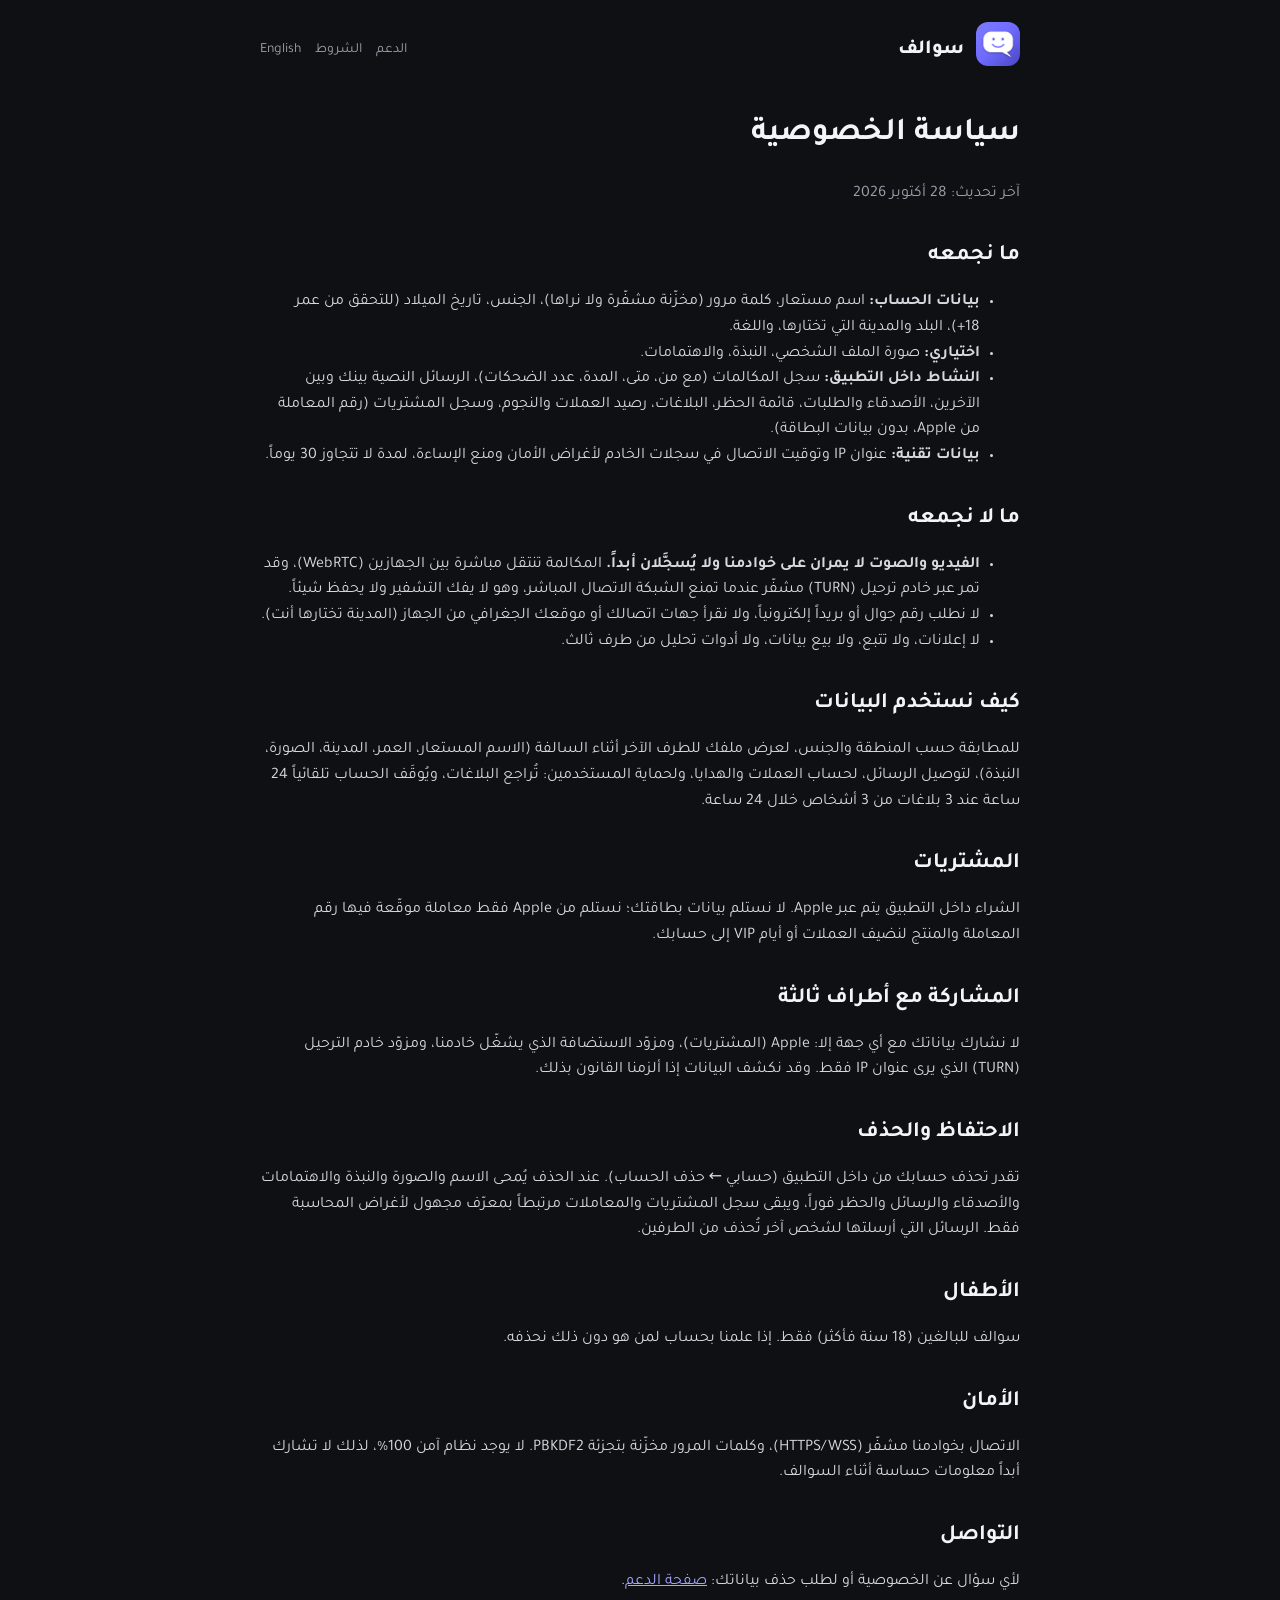
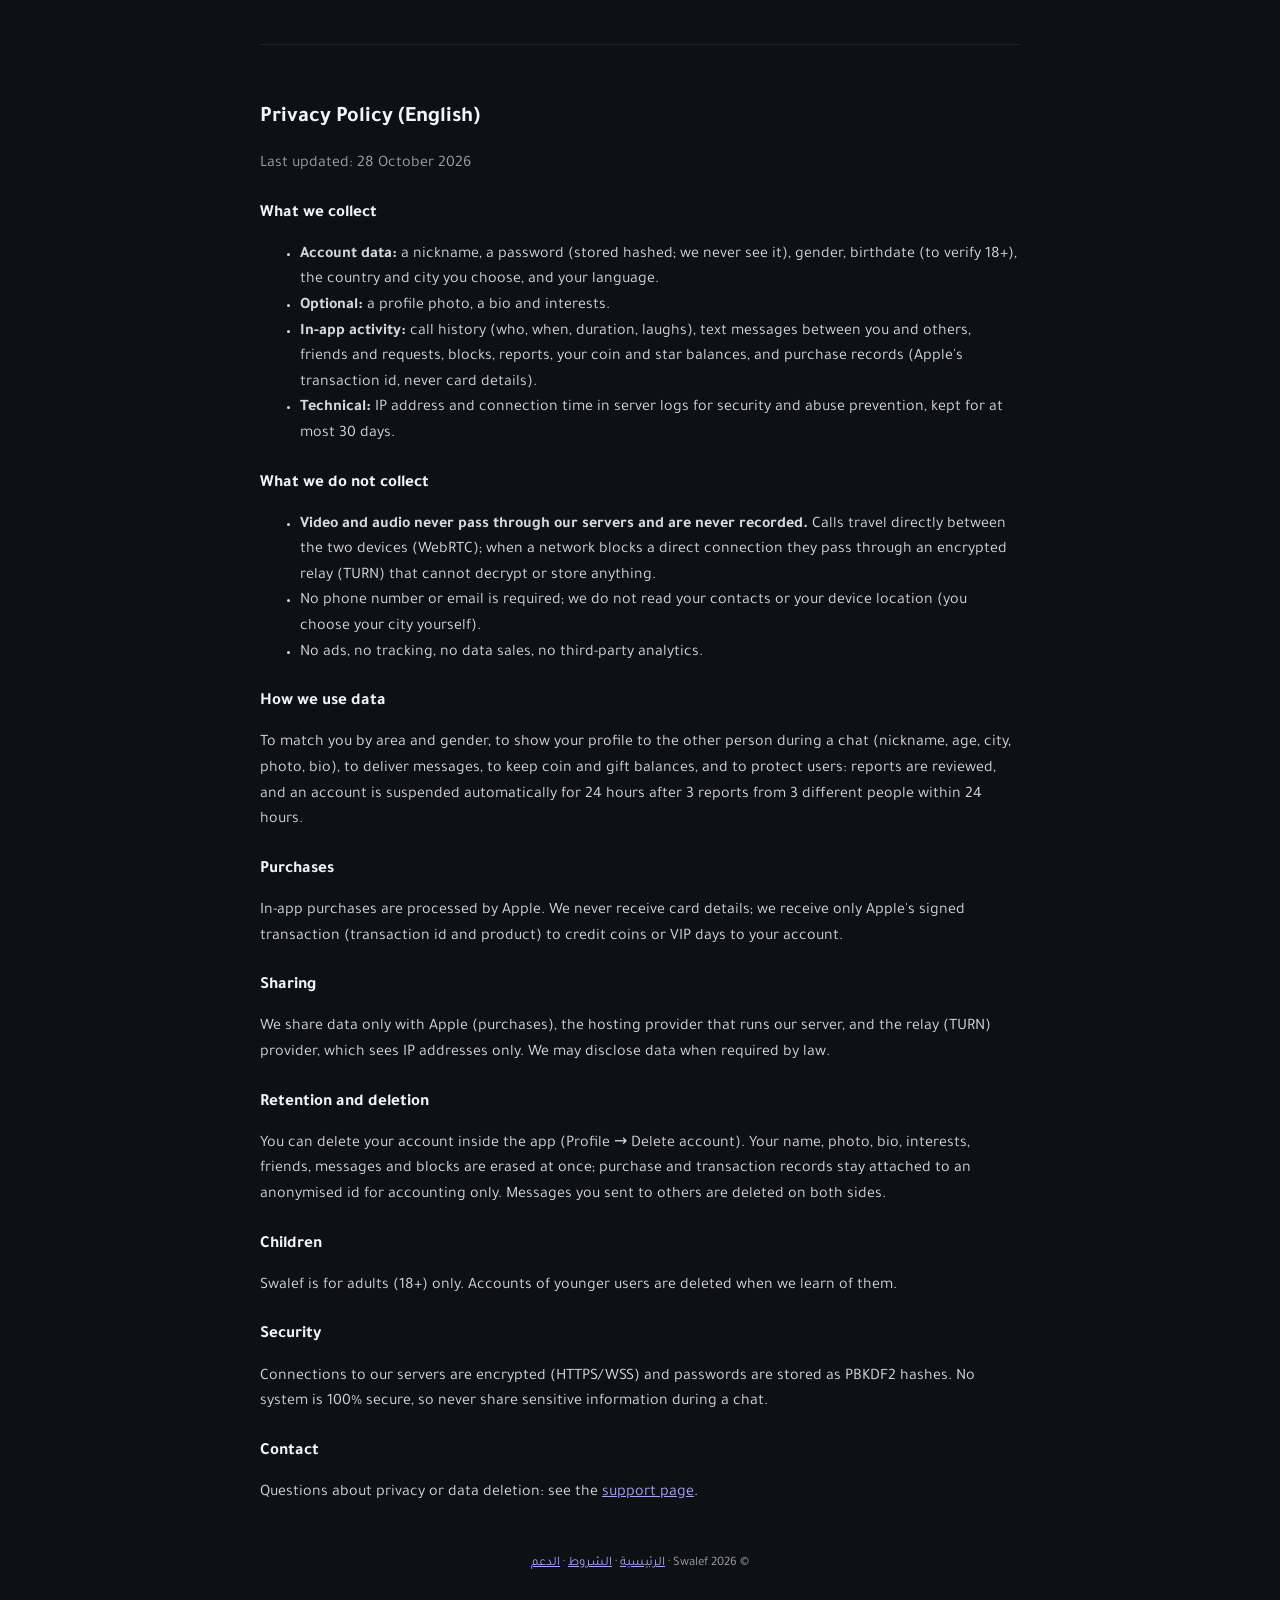
==== privacy.html @ d344c0a3 "Swalef public site: privacy, terms, support Co-Authored-By: Claude Fable 5.1 <noreply@anthropic.com>" ====
<!doctype html>
<html lang="ar" dir="rtl">
<head>
<meta charset="utf-8">
<meta name="viewport" content="width=device-width, initial-scale=1">
<title>سياسة الخصوصية — سوالف</title>
<link rel="icon" href="icon.png">
<link rel="preconnect" href="https://fonts.googleapis.com">
<link href="https://fonts.googleapis.com/css2?family=Tajawal:wght@400;500;700;800&display=swap" rel="stylesheet">
<link rel="stylesheet" href="style.css">
</head>
<body>
<div class="wrap">
<header class="top">
  <a href="index.html"><img src="icon.png" alt=""></a><span class="brand">سوالف</span>
  <nav><a href="support.html">الدعم</a><a href="terms.html">الشروط</a><a href="#en">English</a></nav>
</header>

<h1>سياسة الخصوصية</h1>
<p class="muted">آخر تحديث: 28 أكتوبر 2026</p>

<h2>ما نجمعه</h2>
<ul>
  <li><b>بيانات الحساب:</b> اسم مستعار، كلمة مرور (مخزّنة مشفّرة ولا نراها)، الجنس، تاريخ الميلاد (للتحقق من عمر 18+)، البلد والمدينة التي تختارها، واللغة.</li>
  <li><b>اختياري:</b> صورة الملف الشخصي، النبذة، والاهتمامات.</li>
  <li><b>النشاط داخل التطبيق:</b> سجل المكالمات (مع من، متى، المدة، عدد الضحكات)، الرسائل النصية بينك وبين الآخرين، الأصدقاء والطلبات، قائمة الحظر، البلاغات، رصيد العملات والنجوم، وسجل المشتريات (رقم المعاملة من Apple، بدون بيانات البطاقة).</li>
  <li><b>بيانات تقنية:</b> عنوان IP وتوقيت الاتصال في سجلات الخادم لأغراض الأمان ومنع الإساءة، لمدة لا تتجاوز 30 يوماً.</li>
</ul>

<h2>ما لا نجمعه</h2>
<ul>
  <li><b>الفيديو والصوت لا يمران على خوادمنا ولا يُسجَّلان أبداً.</b> المكالمة تنتقل مباشرة بين الجهازين (WebRTC)، وقد تمر عبر خادم ترحيل (TURN) مشفّر عندما تمنع الشبكة الاتصال المباشر، وهو لا يفك التشفير ولا يحفظ شيئاً.</li>
  <li>لا نطلب رقم جوال أو بريداً إلكترونياً، ولا نقرأ جهات اتصالك أو موقعك الجغرافي من الجهاز (المدينة تختارها أنت).</li>
  <li>لا إعلانات، ولا تتبع، ولا بيع بيانات، ولا أدوات تحليل من طرف ثالث.</li>
</ul>

<h2>كيف نستخدم البيانات</h2>
<p>للمطابقة حسب المنطقة والجنس، لعرض ملفك للطرف الآخر أثناء السالفة (الاسم المستعار، العمر، المدينة، الصورة، النبذة)، لتوصيل الرسائل، لحساب العملات والهدايا، ولحماية المستخدمين: تُراجع البلاغات، ويُوقَف الحساب تلقائياً 24 ساعة عند 3 بلاغات من 3 أشخاص خلال 24 ساعة.</p>

<h2>المشتريات</h2>
<p>الشراء داخل التطبيق يتم عبر Apple. لا نستلم بيانات بطاقتك؛ نستلم من Apple فقط معاملة موقّعة فيها رقم المعاملة والمنتج لنضيف العملات أو أيام VIP إلى حسابك.</p>

<h2>المشاركة مع أطراف ثالثة</h2>
<p>لا نشارك بياناتك مع أي جهة إلا: Apple (المشتريات)، ومزوّد الاستضافة الذي يشغّل خادمنا، ومزوّد خادم الترحيل (TURN) الذي يرى عنوان IP فقط. وقد نكشف البيانات إذا ألزمنا القانون بذلك.</p>

<h2>الاحتفاظ والحذف</h2>
<p>تقدر تحذف حسابك من داخل التطبيق (حسابي ← حذف الحساب). عند الحذف يُمحى الاسم والصورة والنبذة والاهتمامات والأصدقاء والرسائل والحظر فوراً، ويبقى سجل المشتريات والمعاملات مرتبطاً بمعرّف مجهول لأغراض المحاسبة فقط. الرسائل التي أرسلتها لشخص آخر تُحذف من الطرفين.</p>

<h2>الأطفال</h2>
<p>سوالف للبالغين (18 سنة فأكثر) فقط. إذا علمنا بحساب لمن هو دون ذلك نحذفه.</p>

<h2>الأمان</h2>
<p>الاتصال بخوادمنا مشفّر (HTTPS/WSS)، وكلمات المرور مخزّنة بتجزئة PBKDF2. لا يوجد نظام آمن 100%، لذلك لا تشارك أبداً معلومات حساسة أثناء السوالف.</p>

<h2>التواصل</h2>
<p>لأي سؤال عن الخصوصية أو لطلب حذف بياناتك: <a href="support.html">صفحة الدعم</a>.</p>

<section class="lang" id="en" dir="ltr" lang="en">
<h2>Privacy Policy (English)</h2>
<p class="muted">Last updated: 28 October 2026</p>
<h3>What we collect</h3>
<ul>
  <li><b>Account data:</b> a nickname, a password (stored hashed; we never see it), gender, birthdate (to verify 18+), the country and city you choose, and your language.</li>
  <li><b>Optional:</b> a profile photo, a bio and interests.</li>
  <li><b>In-app activity:</b> call history (who, when, duration, laughs), text messages between you and others, friends and requests, blocks, reports, your coin and star balances, and purchase records (Apple's transaction id, never card details).</li>
  <li><b>Technical:</b> IP address and connection time in server logs for security and abuse prevention, kept for at most 30 days.</li>
</ul>
<h3>What we do not collect</h3>
<ul>
  <li><b>Video and audio never pass through our servers and are never recorded.</b> Calls travel directly between the two devices (WebRTC); when a network blocks a direct connection they pass through an encrypted relay (TURN) that cannot decrypt or store anything.</li>
  <li>No phone number or email is required; we do not read your contacts or your device location (you choose your city yourself).</li>
  <li>No ads, no tracking, no data sales, no third-party analytics.</li>
</ul>
<h3>How we use data</h3>
<p>To match you by area and gender, to show your profile to the other person during a chat (nickname, age, city, photo, bio), to deliver messages, to keep coin and gift balances, and to protect users: reports are reviewed, and an account is suspended automatically for 24 hours after 3 reports from 3 different people within 24 hours.</p>
<h3>Purchases</h3>
<p>In-app purchases are processed by Apple. We never receive card details; we receive only Apple's signed transaction (transaction id and product) to credit coins or VIP days to your account.</p>
<h3>Sharing</h3>
<p>We share data only with Apple (purchases), the hosting provider that runs our server, and the relay (TURN) provider, which sees IP addresses only. We may disclose data when required by law.</p>
<h3>Retention and deletion</h3>
<p>You can delete your account inside the app (Profile → Delete account). Your name, photo, bio, interests, friends, messages and blocks are erased at once; purchase and transaction records stay attached to an anonymised id for accounting only. Messages you sent to others are deleted on both sides.</p>
<h3>Children</h3>
<p>Swalef is for adults (18+) only. Accounts of younger users are deleted when we learn of them.</p>
<h3>Security</h3>
<p>Connections to our servers are encrypted (HTTPS/WSS) and passwords are stored as PBKDF2 hashes. No system is 100% secure, so never share sensitive information during a chat.</p>
<h3>Contact</h3>
<p>Questions about privacy or data deletion: see the <a href="support.html#en">support page</a>.</p>
</section>

<footer>© 2026 Swalef · <a href="index.html">الرئيسية</a> · <a href="terms.html">الشروط</a> · <a href="support.html">الدعم</a></footer>
</div>
</body>
</html>
---- style.css ----
/* سوالف public site: the same calm palette as the app. */
:root { --bg: #0e1013; --card: #15181e; --line: rgba(255,255,255,.08); --text: #f3f4f6; --muted: #9aa1ad; --accent: #6e6bff; --accent-text: #a6a4ff; --gold: #e8c46a; }
* { box-sizing: border-box; }
html, body { margin: 0; background: var(--bg); color: var(--text); font-family: 'Tajawal', system-ui, -apple-system, 'Segoe UI', Roboto, sans-serif; line-height: 1.6; }
body { padding: 0 16px 48px; }
a { color: var(--accent-text); }
.wrap { max-width: 760px; margin: 0 auto; }
header.top { display: flex; align-items: center; gap: 12px; padding: 22px 0 10px; }
header.top img { width: 44px; height: 44px; border-radius: 12px; }
header.top .brand { font-weight: 800; font-size: 20px; }
header.top nav { margin-inline-start: auto; display: flex; gap: 14px; font-size: 14px; }
header.top nav a { color: var(--muted); text-decoration: none; }
.hero { text-align: center; padding: 40px 0 24px; }
.hero h1 { font-size: 40px; margin: 0 0 8px; letter-spacing: -.5px; }
.hero p { color: var(--muted); font-size: 18px; margin: 0 auto 22px; max-width: 520px; }
.btn { display: inline-flex; align-items: center; gap: 8px; min-height: 48px; padding: 0 22px; border-radius: 14px; background: var(--accent); color: #fff; font-weight: 700; text-decoration: none; }
.btn.ghost { background: var(--card); border: 1px solid var(--line); color: var(--text); }
.grid { display: grid; grid-template-columns: repeat(auto-fit, minmax(200px, 1fr)); gap: 12px; margin: 24px 0; }
.card { background: var(--card); border: 1px solid var(--line); border-radius: 18px; padding: 16px; }
.card h3 { margin: 0 0 6px; font-size: 16px; }
.card p { margin: 0; color: var(--muted); font-size: 14px; }
h2 { font-size: 22px; margin: 32px 0 10px; }
h3 { font-size: 17px; margin: 22px 0 6px; }
p, li { color: #d5d8df; }
.muted { color: var(--muted); }
.lang { margin-top: 48px; padding-top: 24px; border-top: 1px solid var(--line); }
footer { margin-top: 48px; color: var(--muted); font-size: 13px; text-align: center; }
.note { background: var(--card); border: 1px solid var(--line); border-radius: 14px; padding: 12px 14px; font-size: 14px; color: var(--muted); }
.shots { display: flex; gap: 12px; overflow-x: auto; padding: 8px 0 16px; }
.shots img { height: 420px; border-radius: 22px; border: 1px solid var(--line); flex: none; }
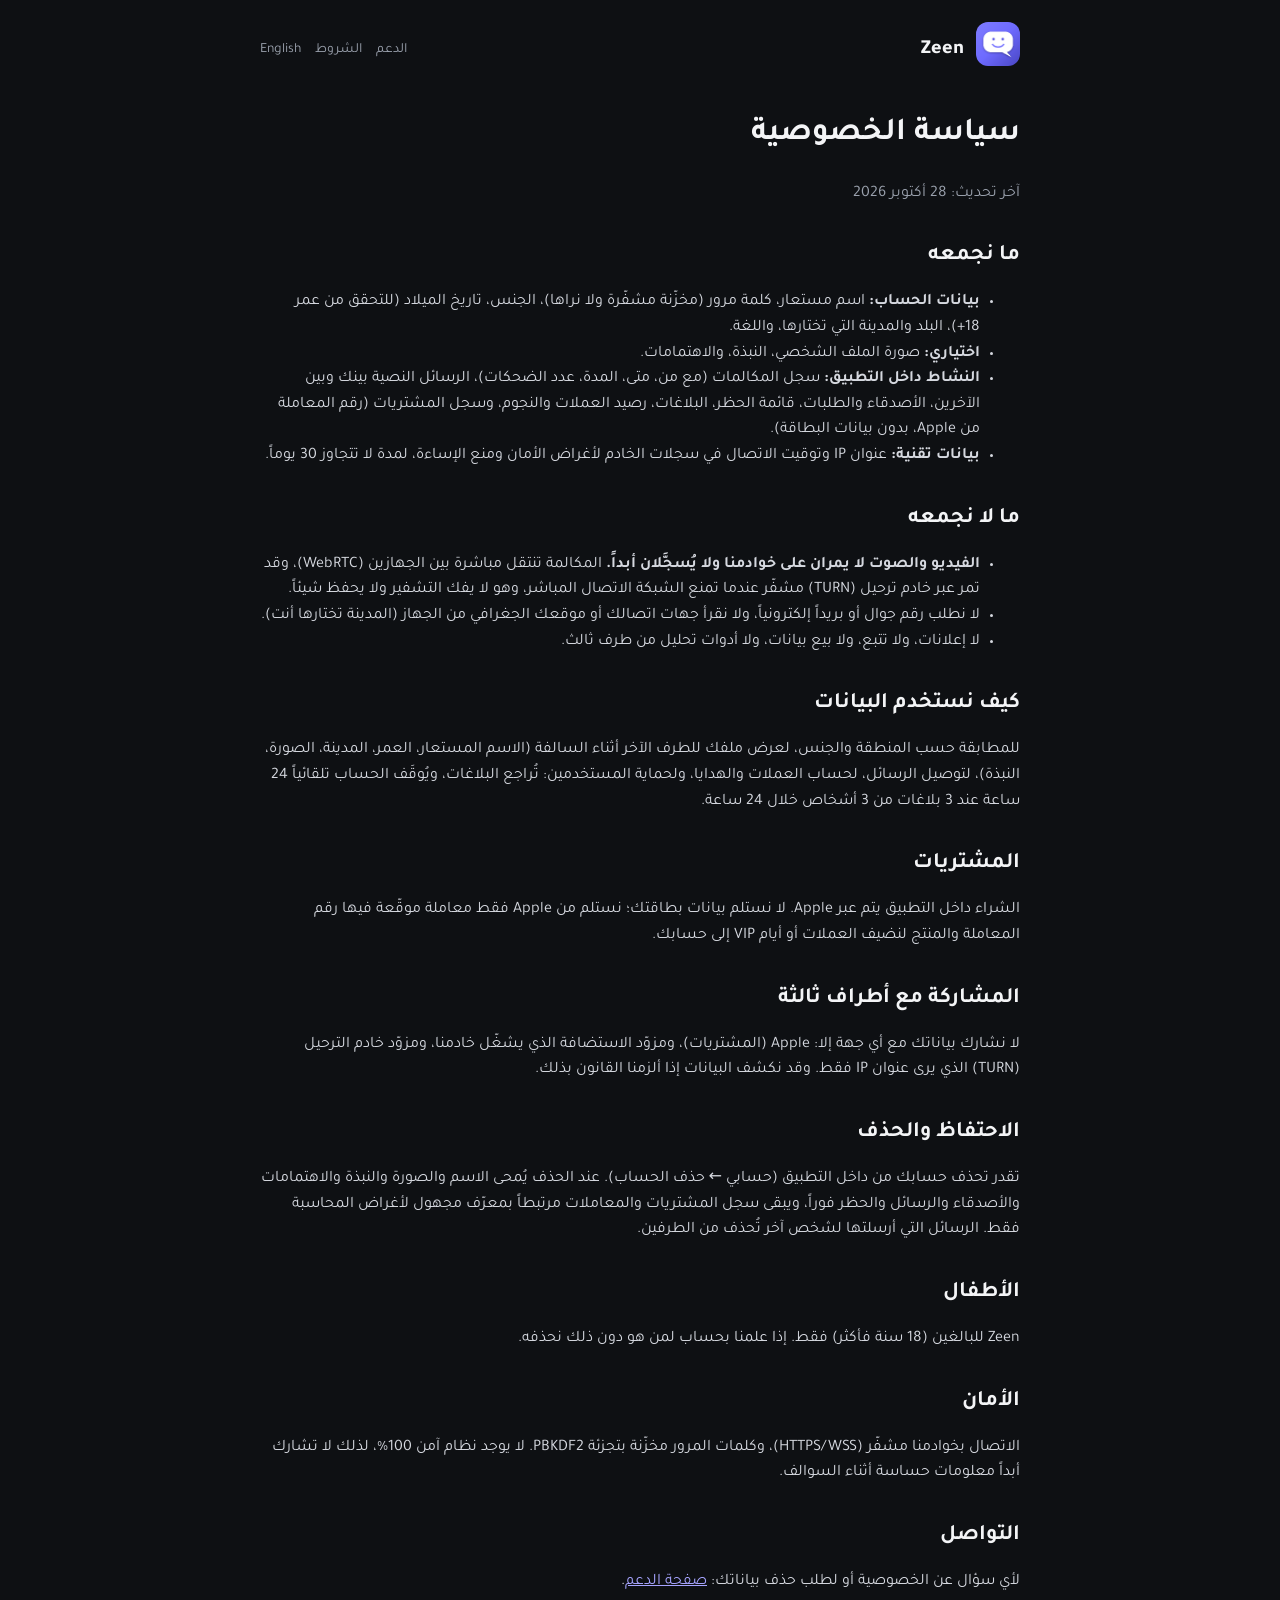
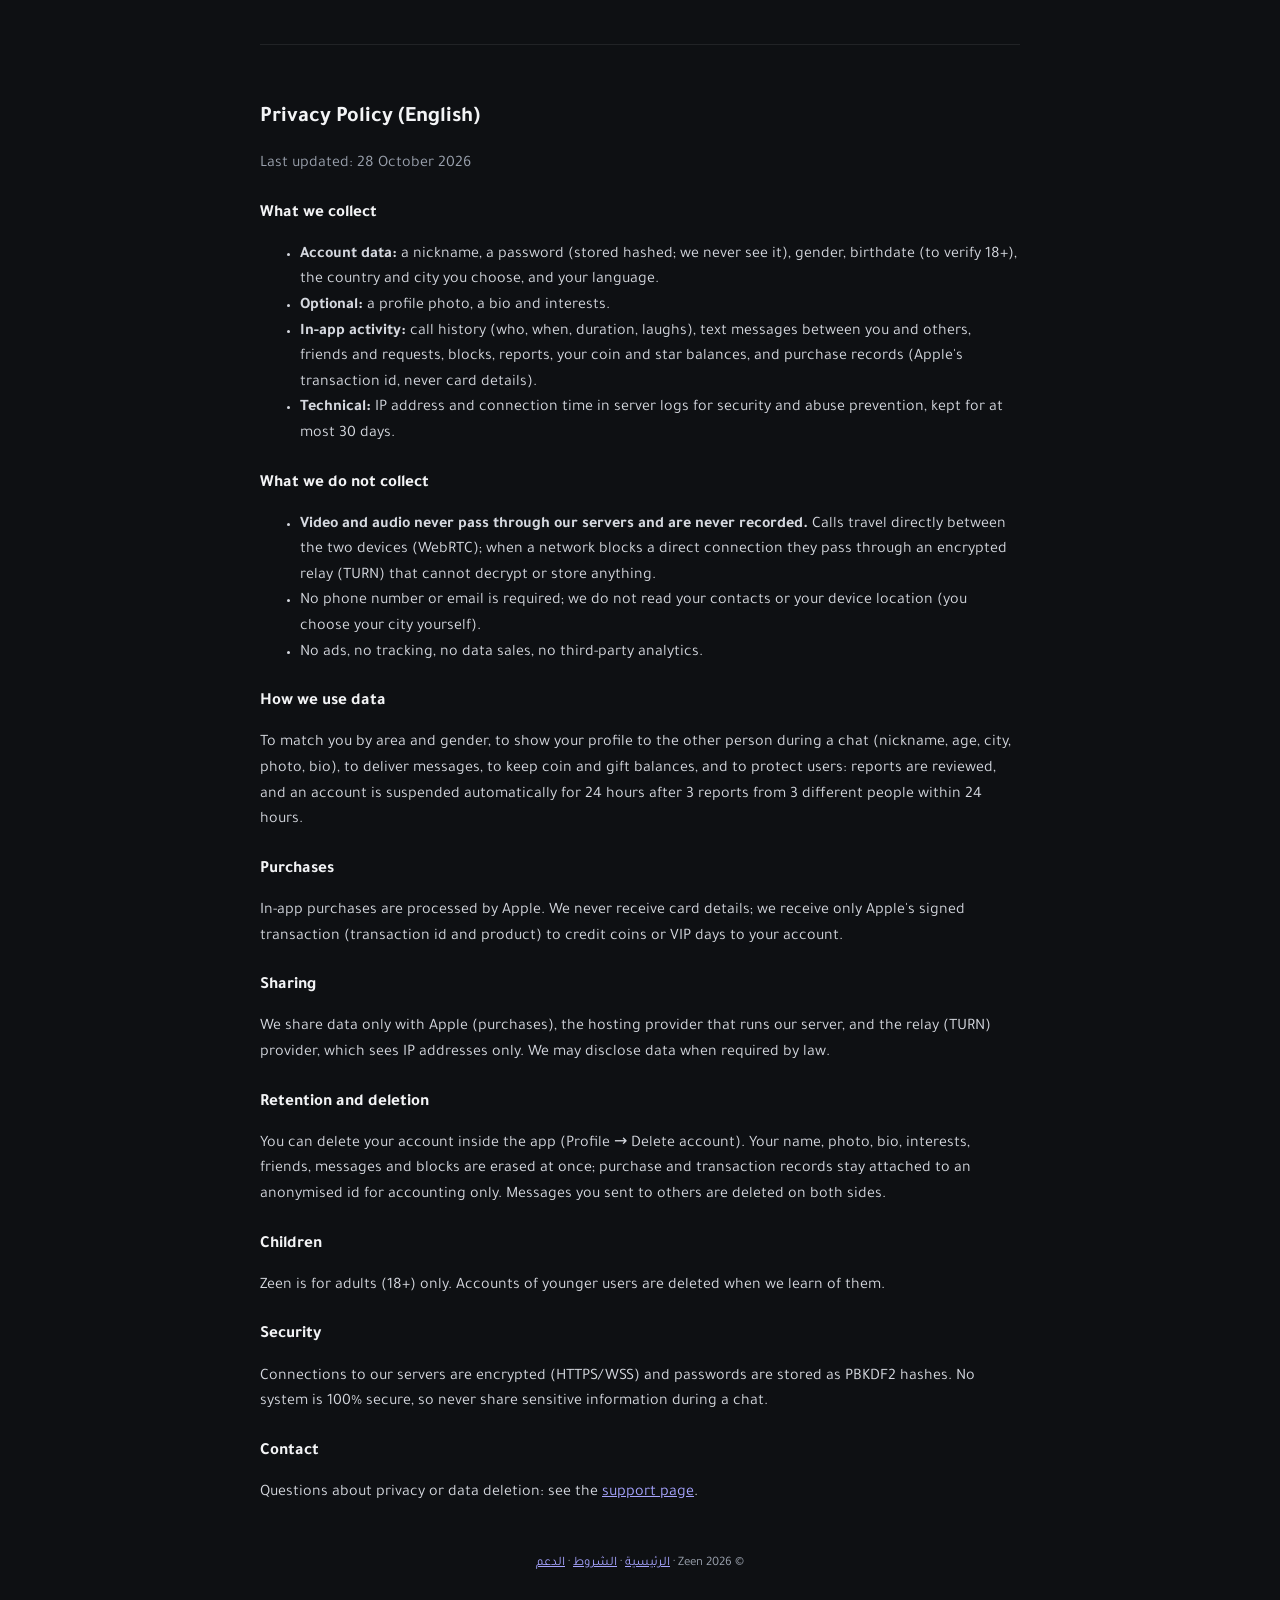
==== commit 33f216d7: "Rebrand to Zeen Co-Authored-By: Claude Fable 5.1 <noreply@anthropic.com>" ====
--- a/privacy.html
+++ b/privacy.html
@@ -3,7 +3,7 @@
 <head>
 <meta charset="utf-8">
 <meta name="viewport" content="width=device-width, initial-scale=1">
-<title>سياسة الخصوصية — سوالف</title>
+<title>سياسة الخصوصية — Zeen</title>
 <link rel="icon" href="icon.png">
 <link rel="preconnect" href="https://fonts.googleapis.com">
 <link href="https://fonts.googleapis.com/css2?family=Tajawal:wght@400;500;700;800&display=swap" rel="stylesheet">
@@ -12,7 +12,7 @@
 <body>
 <div class="wrap">
 <header class="top">
-  <a href="index.html"><img src="icon.png" alt=""></a><span class="brand">سوالف</span>
+  <a href="index.html"><img src="icon.png" alt=""></a><span class="brand">Zeen</span>
   <nav><a href="support.html">الدعم</a><a href="terms.html">الشروط</a><a href="#en">English</a></nav>
 </header>
 
@@ -47,7 +47,7 @@
 <p>تقدر تحذف حسابك من داخل التطبيق (حسابي ← حذف الحساب). عند الحذف يُمحى الاسم والصورة والنبذة والاهتمامات والأصدقاء والرسائل والحظر فوراً، ويبقى سجل المشتريات والمعاملات مرتبطاً بمعرّف مجهول لأغراض المحاسبة فقط. الرسائل التي أرسلتها لشخص آخر تُحذف من الطرفين.</p>
 
 <h2>الأطفال</h2>
-<p>سوالف للبالغين (18 سنة فأكثر) فقط. إذا علمنا بحساب لمن هو دون ذلك نحذفه.</p>
+<p>Zeen للبالغين (18 سنة فأكثر) فقط. إذا علمنا بحساب لمن هو دون ذلك نحذفه.</p>
 
 <h2>الأمان</h2>
 <p>الاتصال بخوادمنا مشفّر (HTTPS/WSS)، وكلمات المرور مخزّنة بتجزئة PBKDF2. لا يوجد نظام آمن 100%، لذلك لا تشارك أبداً معلومات حساسة أثناء السوالف.</p>
@@ -80,14 +80,14 @@
 <h3>Retention and deletion</h3>
 <p>You can delete your account inside the app (Profile → Delete account). Your name, photo, bio, interests, friends, messages and blocks are erased at once; purchase and transaction records stay attached to an anonymised id for accounting only. Messages you sent to others are deleted on both sides.</p>
 <h3>Children</h3>
-<p>Swalef is for adults (18+) only. Accounts of younger users are deleted when we learn of them.</p>
+<p>Zeen is for adults (18+) only. Accounts of younger users are deleted when we learn of them.</p>
 <h3>Security</h3>
 <p>Connections to our servers are encrypted (HTTPS/WSS) and passwords are stored as PBKDF2 hashes. No system is 100% secure, so never share sensitive information during a chat.</p>
 <h3>Contact</h3>
 <p>Questions about privacy or data deletion: see the <a href="support.html#en">support page</a>.</p>
 </section>
 
-<footer>© 2026 Swalef · <a href="index.html">الرئيسية</a> · <a href="terms.html">الشروط</a> · <a href="support.html">الدعم</a></footer>
+<footer>© 2026 Zeen · <a href="index.html">الرئيسية</a> · <a href="terms.html">الشروط</a> · <a href="support.html">الدعم</a></footer>
 </div>
 </body>
 </html>
